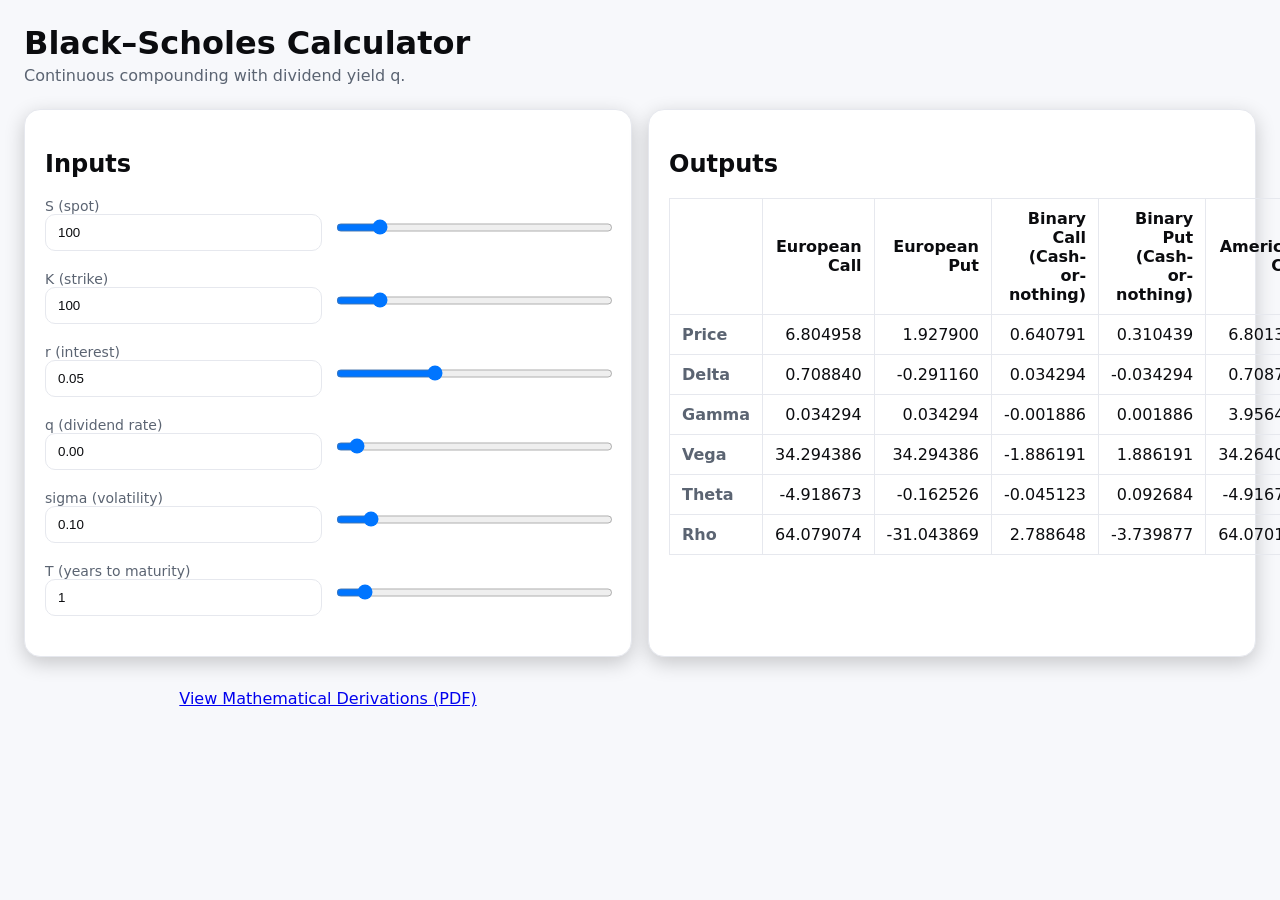
==== docs/index.html @ 8c6ff674 "moved files" ====
<!doctype html>
<html lang="en">
<head>
  <meta charset="utf-8" />
  <meta name="viewport" content="width=device-width,initial-scale=1" />
  <title>Black–Scholes</title>
  <link rel="stylesheet" href="style.css" />
</head>
<body>
  <header>
    <h1>Black–Scholes Calculator</h1>
    <p>Continuous compounding with dividend yield q.</p>
  </header>

  <main class="grid">
    <section class="card">
      <h2>Inputs</h2>

      <div class="row">
        <label>S (spot)
          <input id="S_num" type="number" value="100" step="0.01">
        </label>
        <input id="S_rng" type="range" min="1" max="1000" value="100" step="1">
      </div>

      <div class="row">
        <label>K (strike)
          <input id="K_num" type="number" value="100" step="0.01">
        </label>
        <input id="K_rng" type="range" min="1" max="1000" value="100" step="1">
      </div>

      <div class="row">
        <label>r (interest)
          <input id="r_num" type="number" value="0.05" step="0.0001">
        </label>
        <input id="r_rng" type="range" min="-0.05" max="0.25" value="0.05" step="0.0001">
      </div>

      <div class="row">
        <label>q (dividend rate)
          <input id="q_num" type="number" value="0.00" step="0.0001">
        </label>
        <input id="q_rng" type="range" min="0.00" max="0.15" value="0.00" step="0.0001">
      </div>

      <div class="row">
        <label>sigma (volatility)
          <input id="sigma_num" type="number" value="0.10" step="0.0001">
        </label>
        <input id="sigma_rng" type="range" min="0.01" max="1.50" value="0.20" step="0.0001">
      </div>

      <div class="row">
        <label>T (years to maturity)
          <input id="T_num" type="number" value="1" step="0.01">
        </label>
        <input id="T_rng" type="range" min="0.01" max="30.00" value="1" step="0.01">
      </div>
    </section>

    <!-- Outputs -->
<section class="card">
  <h2>Outputs</h2>
  <table class="outputs">
    <thead>
      <tr>
        <th></th>
        <th>European Call</th>
        <th>European Put</th>
        <th>Binary Call (Cash-or-nothing)</th>
        <th>Binary Put (Cash-or-nothing)</th>
        <th>American Call</th>
        <th>American Put</th>
      </tr>
    </thead>
    <tbody>
      <tr>
        <td>Price</td>
        <td id="call_price">Loading…</td>
        <td id="put_price">Loading…</td>
        <td id="binC_price">—</td>
        <td id="binP_price">—</td>
        <td id="amC_price">—</td>
        <td id="amP_price">—</td>
      </tr>
      <tr>
        <td>Delta</td>
        <td id="call_delta">—</td>
        <td id="put_delta">—</td>
        <td id="binC_delta">—</td>
        <td id="binP_delta">—</td>
        <td id="amC_delta">—</td>
        <td id="amP_delta">—</td>
      </tr>
      <tr>
        <td>Gamma</td>
        <td id="call_gamma">—</td>
        <td id="put_gamma">—</td>
        <td id="binC_gamma">—</td>
        <td id="binP_gamma">—</td>
        <td id="amC_gamma">—</td>
        <td id="amP_gamma">—</td>
      </tr>
      <tr>
        <td>Vega</td>
        <td id="call_vega">—</td>
        <td id="put_vega">—</td>
        <td id="binC_vega">—</td>
        <td id="binP_vega">—</td>
        <td id="amC_vega">—</td>
        <td id="amP_vega">—</td>
      </tr>
      <tr>
        <td>Theta</td>
        <td id="call_theta">—</td>
        <td id="put_theta">—</td>
        <td id="binC_theta">—</td>
        <td id="binP_theta">—</td>
        <td id="amC_theta">—</td>
        <td id="amP_theta">—</td>
      </tr>
      <tr>
        <td>Rho</td>
        <td id="call_rho">—</td>
        <td id="put_rho">—</td>
        <td id="binC_rho">—</td>
        <td id="binP_rho">—</td>
        <td id="amC_rho">—</td>
        <td id="amP_rho">—</td>
      </tr>
    </tbody>
  </table>
</section>
<p style="text-align:center; margin-top:1rem;">
  <a href="math/math.pdf" target="_blank" rel="noopener">View Mathematical Derivations (PDF)</a>
</p>

</main>
  <script src="options.js"></script>
  <script src="app.js"></script>
</body>
</html>
---- docs/style.css ----
:root{
  --bg:#0b0c0f; --fg:#e7e9ee; --card:#141720; --muted:#9aa3b2; --border:#212633; --accent:#5aa7ff;
}
@media (prefers-color-scheme: light){
  :root{ --bg:#f7f8fb; --fg:#0b0c0f; --card:#ffffff; --muted:#5b6472; --border:#e6e8ee; --accent:#2b6cff; }
}
*{box-sizing:border-box}
body{margin:0; font-family:system-ui, Segoe UI, Roboto, Arial, sans-serif; background:var(--bg); color:var(--fg);}
header{padding:24px 24px 0}
h1{margin:0 0 4px}
p{margin:0; color:var(--muted)}
.grid{display:grid; gap:16px; padding:24px; grid-template-columns:repeat(auto-fit,minmax(420px,1fr))}
.card{background:var(--card); border:1px solid var(--border); border-radius:16px; padding:20px; box-shadow:0 6px 20px rgb(0 0 0 / 20%)}
label{display:block; font-size:14px; color:var(--muted); margin-bottom:6px}
input, select{width:100%; padding:10px 12px; border-radius:10px; border:1px solid var(--border); background:transparent; color:var(--fg)}
.row{display:grid; grid-template-columns:1fr 1fr; gap:12px; margin:14px 0}

/* outputs table */
.outputs{width:100%; border-collapse:collapse; margin-top:12px}
.outputs th,.outputs td{border:1px solid var(--border); padding:10px 12px; text-align:right}
.outputs th:first-child,.outputs td:first-child{ text-align:left; font-weight:600; color:var(--muted) }
.outputs thead th{background:rgba(255,255,255,0.04)}
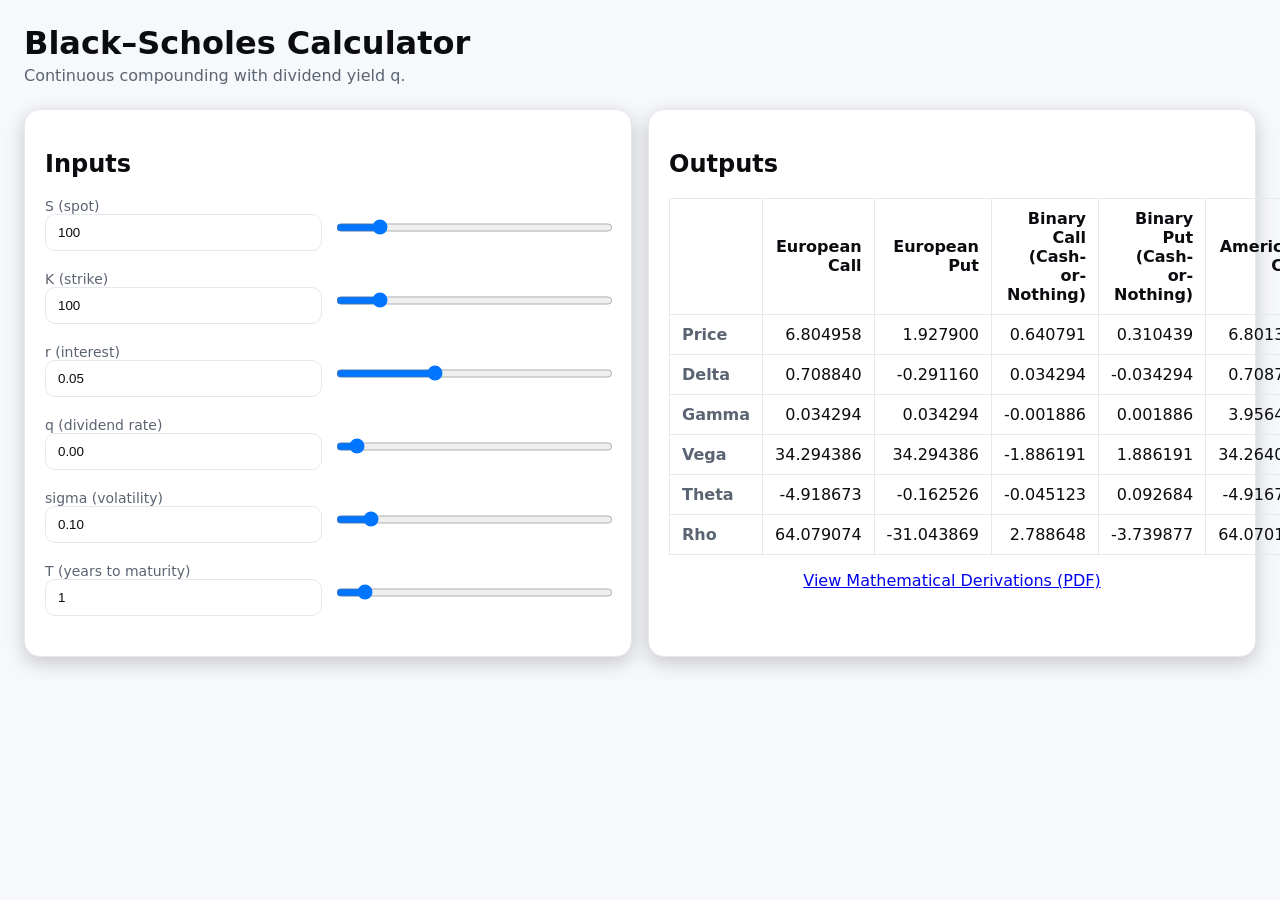
==== commit 0b1f7c8b: "Update index.html" ====
--- a/docs/index.html
+++ b/docs/index.html
@@ -11,7 +11,6 @@
     <h1>Black–Scholes Calculator</h1>
     <p>Continuous compounding with dividend yield q.</p>
   </header>
-
   <main class="grid">
     <section class="card">
       <h2>Inputs</h2>
@@ -58,85 +57,84 @@
         <input id="T_rng" type="range" min="0.01" max="30.00" value="1" step="0.01">
       </div>
     </section>
-
-    <!-- Outputs -->
-<section class="card">
-  <h2>Outputs</h2>
-  <table class="outputs">
-    <thead>
-      <tr>
-        <th></th>
-        <th>European Call</th>
-        <th>European Put</th>
-        <th>Binary Call (Cash-or-nothing)</th>
-        <th>Binary Put (Cash-or-nothing)</th>
-        <th>American Call</th>
-        <th>American Put</th>
-      </tr>
-    </thead>
-    <tbody>
-      <tr>
-        <td>Price</td>
-        <td id="call_price">Loading…</td>
-        <td id="put_price">Loading…</td>
-        <td id="binC_price">—</td>
-        <td id="binP_price">—</td>
-        <td id="amC_price">—</td>
-        <td id="amP_price">—</td>
-      </tr>
-      <tr>
-        <td>Delta</td>
-        <td id="call_delta">—</td>
-        <td id="put_delta">—</td>
-        <td id="binC_delta">—</td>
-        <td id="binP_delta">—</td>
-        <td id="amC_delta">—</td>
-        <td id="amP_delta">—</td>
-      </tr>
-      <tr>
-        <td>Gamma</td>
-        <td id="call_gamma">—</td>
-        <td id="put_gamma">—</td>
-        <td id="binC_gamma">—</td>
-        <td id="binP_gamma">—</td>
-        <td id="amC_gamma">—</td>
-        <td id="amP_gamma">—</td>
-      </tr>
-      <tr>
-        <td>Vega</td>
-        <td id="call_vega">—</td>
-        <td id="put_vega">—</td>
-        <td id="binC_vega">—</td>
-        <td id="binP_vega">—</td>
-        <td id="amC_vega">—</td>
-        <td id="amP_vega">—</td>
-      </tr>
-      <tr>
-        <td>Theta</td>
-        <td id="call_theta">—</td>
-        <td id="put_theta">—</td>
-        <td id="binC_theta">—</td>
-        <td id="binP_theta">—</td>
-        <td id="amC_theta">—</td>
-        <td id="amP_theta">—</td>
-      </tr>
-      <tr>
-        <td>Rho</td>
-        <td id="call_rho">—</td>
-        <td id="put_rho">—</td>
-        <td id="binC_rho">—</td>
-        <td id="binP_rho">—</td>
-        <td id="amC_rho">—</td>
-        <td id="amP_rho">—</td>
-      </tr>
-    </tbody>
-  </table>
-</section>
-<p style="text-align:center; margin-top:1rem;">
-  <a href="math/math.pdf" target="_blank" rel="noopener">View Mathematical Derivations (PDF)</a>
-</p>
-
-</main>
+    <section class="card">
+      <h2>Outputs</h2>
+      <table class="outputs">
+        <thead>
+          <tr>
+            <th></th>
+            <th>European Call</th>
+            <th>European Put</th>
+            <th>Binary Call (Cash-or-Nothing)</th>
+            <th>Binary Put (Cash-or-Nothing)</th>
+            <th>American Call</th>
+            <th>American Put</th>
+          </tr>
+        </thead>
+        <tbody>
+          <tr>
+            <td>Price</td>
+            <td id="call_price">Loading…</td>
+            <td id="put_price">Loading…</td>
+            <td id="binC_price">—</td>
+            <td id="binP_price">—</td>
+            <td id="amC_price">—</td>
+            <td id="amP_price">—</td>
+          </tr>
+          <tr>
+            <td>Delta</td>
+            <td id="call_delta">—</td>
+            <td id="put_delta">—</td>
+            <td id="binC_delta">—</td>
+            <td id="binP_delta">—</td>
+            <td id="amC_delta">—</td>
+            <td id="amP_delta">—</td>
+          </tr>
+          <tr>
+            <td>Gamma</td>
+            <td id="call_gamma">—</td>
+            <td id="put_gamma">—</td>
+            <td id="binC_gamma">—</td>
+            <td id="binP_gamma">—</td>
+            <td id="amC_gamma">—</td>
+            <td id="amP_gamma">—</td>
+          </tr>
+          <tr>
+            <td>Vega</td>
+            <td id="call_vega">—</td>
+            <td id="put_vega">—</td>
+            <td id="binC_vega">—</td>
+            <td id="binP_vega">—</td>
+            <td id="amC_vega">—</td>
+            <td id="amP_vega">—</td>
+          </tr>
+          <tr>
+            <td>Theta</td>
+            <td id="call_theta">—</td>
+            <td id="put_theta">—</td>
+            <td id="binC_theta">—</td>
+            <td id="binP_theta">—</td>
+            <td id="amC_theta">—</td>
+            <td id="amP_theta">—</td>
+          </tr>
+          <tr>
+            <td>Rho</td>
+            <td id="call_rho">—</td>
+            <td id="put_rho">—</td>
+            <td id="binC_rho">—</td>
+            <td id="binP_rho">—</td>
+            <td id="amC_rho">—</td>
+            <td id="amP_rho">—</td>
+          </tr>
+        </tbody>
+      </table>
+      <p style="text-align:center; margin-top:1rem;">
+        <a href="math.pdf" target="_blank" rel="noopener noreferrer">
+           View Mathematical Derivations (PDF)
+        </a>
+      </p>
+    </section>
+  </main>
   <script src="options.js"></script>
   <script src="app.js"></script>
 </body>
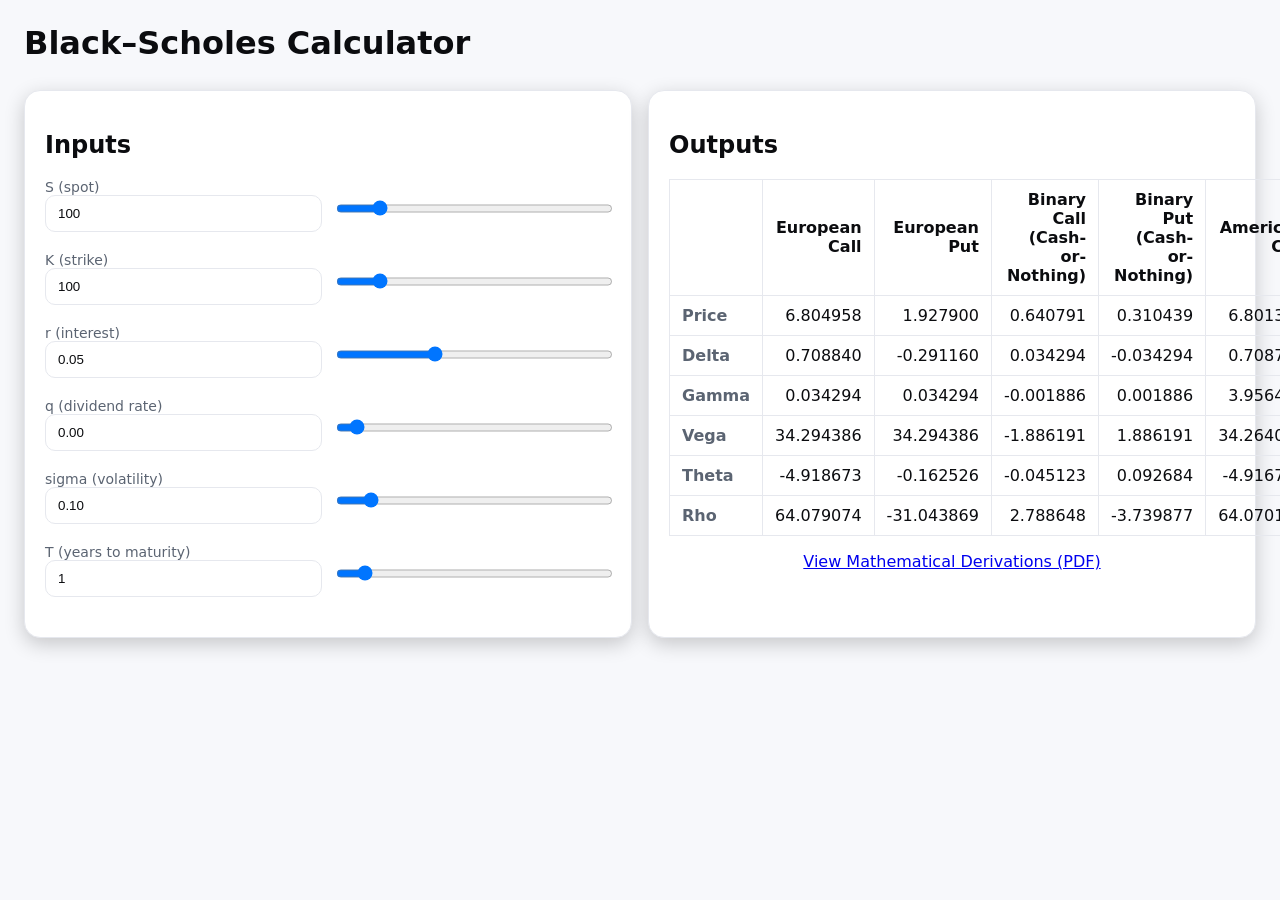
==== commit 014491cf: "Update index.html" ====
--- a/docs/index.html
+++ b/docs/index.html
@@ -9,7 +9,6 @@
 <body>
   <header>
     <h1>Black–Scholes Calculator</h1>
-    <p>Continuous compounding with dividend yield q.</p>
   </header>
   <main class="grid">
     <section class="card">
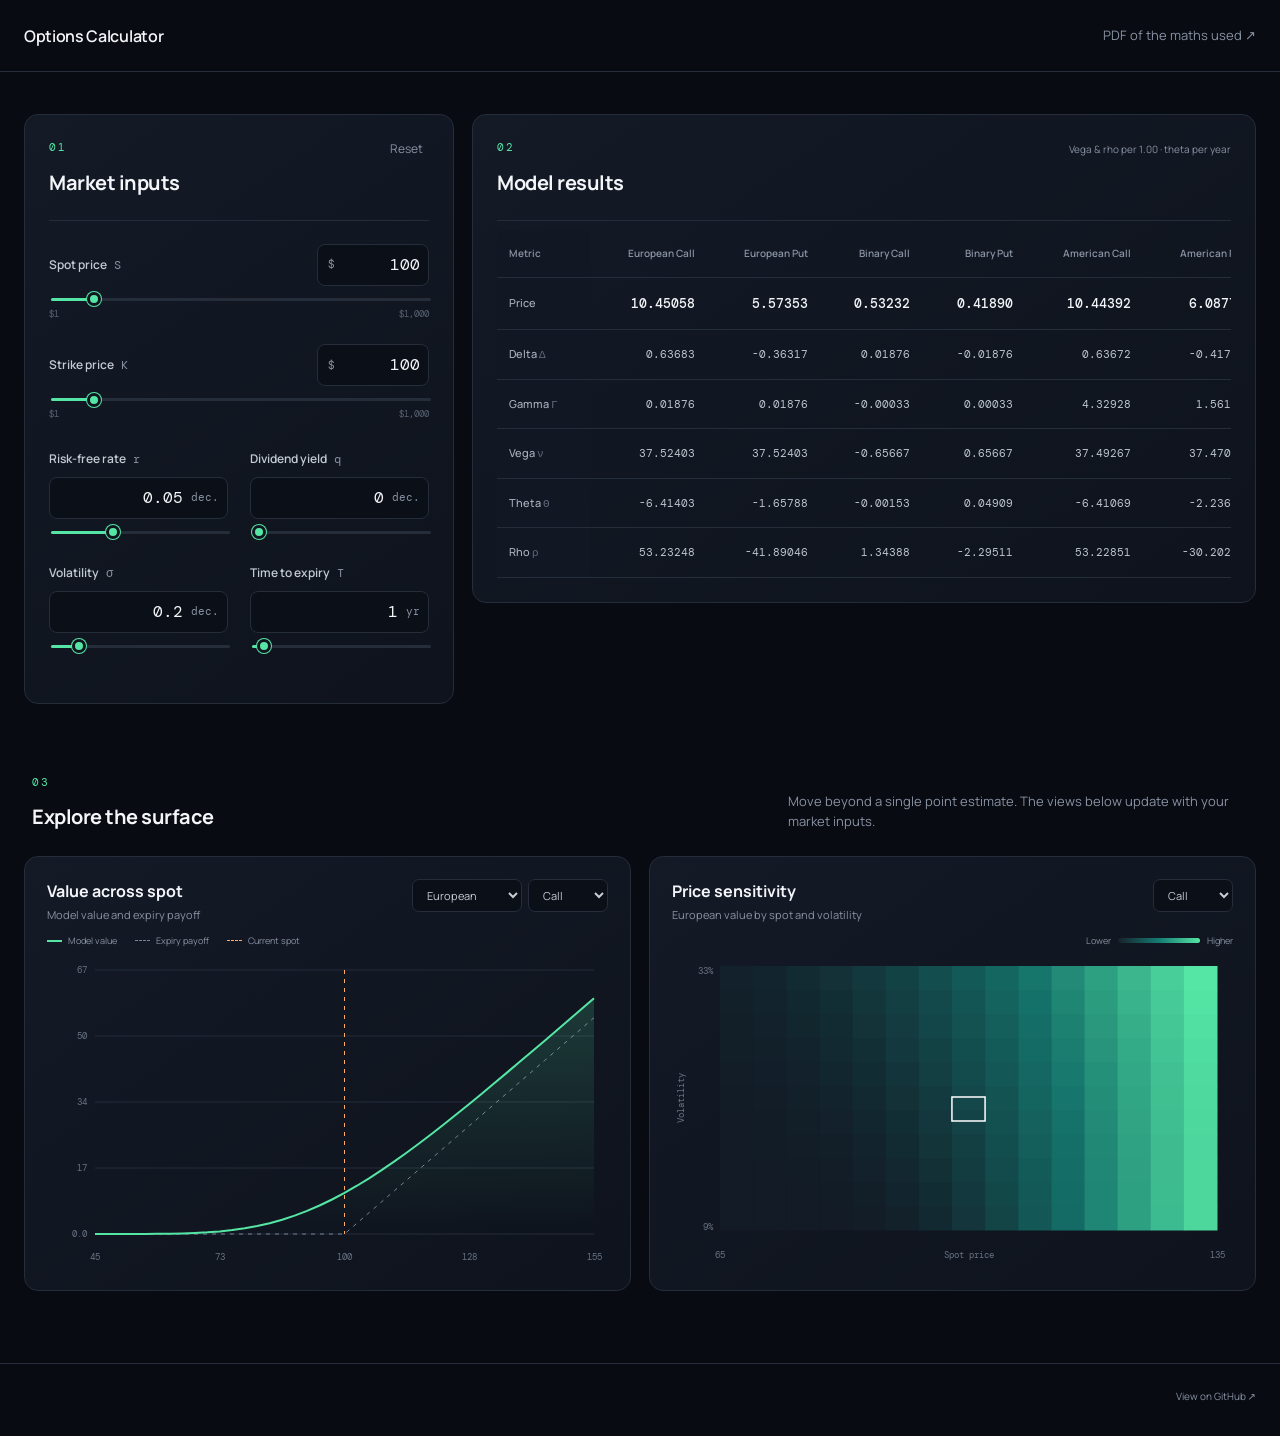
==== commit 3017d22d: "Improve option models and calculator UI" ====
--- a/docs/index.html
+++ b/docs/index.html
@@ -1,139 +1,98 @@
 <!doctype html>
 <html lang="en">
 <head>
-  <meta charset="utf-8" />
-  <meta name="viewport" content="width=device-width,initial-scale=1" />
-  <title>Black–Scholes</title>
-  <link rel="stylesheet" href="style.css" />
+  <meta charset="utf-8">
+  <meta name="viewport" content="width=device-width, initial-scale=1">
+  <meta name="description" content="Interactive option pricing and Greeks calculator">
+  <title>Option Lab — Pricing & Greeks</title>
+  <link rel="stylesheet" href="style.css">
 </head>
 <body>
-  <header>
-    <h1>Black–Scholes Calculator</h1>
+  <header class="site-header">
+    <a class="brand" href="#">Options Calculator</a>
+    <a class="math-link" href="math.pdf" target="_blank" rel="noopener noreferrer">PDF of the maths used <span>↗</span></a>
   </header>
-  <main class="grid">
-    <section class="card">
-      <h2>Inputs</h2>
 
-      <div class="row">
-        <label>S (spot)
-          <input id="S_num" type="number" value="100" step="0.01">
-        </label>
-        <input id="S_rng" type="range" min="1" max="1000" value="100" step="1">
-      </div>
+  <main>
+    <section class="workspace">
+      <aside class="panel inputs-panel">
+        <div class="panel-heading">
+          <div><p class="section-number">01</p><h2>Market inputs</h2></div>
+          <button id="reset_btn" class="text-button" type="button">Reset</button>
+        </div>
 
-      <div class="row">
-        <label>K (strike)
-          <input id="K_num" type="number" value="100" step="0.01">
-        </label>
-        <input id="K_rng" type="range" min="1" max="1000" value="100" step="1">
-      </div>
+        <div class="control">
+          <div class="control-head"><label for="S_num">Spot price <span>S</span></label><div class="number-wrap"><span>$</span><input id="S_num" type="number" value="100" step="1" aria-label="Spot price"></div></div>
+          <input id="S_rng" type="range" min="1" max="1000" value="100" step="1">
+          <div class="range-labels"><span>$1</span><span>$1,000</span></div>
+        </div>
 
-      <div class="row">
-        <label>r (interest)
-          <input id="r_num" type="number" value="0.05" step="0.0001">
-        </label>
-        <input id="r_rng" type="range" min="-0.05" max="0.25" value="0.05" step="0.0001">
-      </div>
+        <div class="control">
+          <div class="control-head"><label for="K_num">Strike price <span>K</span></label><div class="number-wrap"><span>$</span><input id="K_num" type="number" value="100" step="1" aria-label="Strike price"></div></div>
+          <input id="K_rng" type="range" min="1" max="1000" value="100" step="1">
+          <div class="range-labels"><span>$1</span><span>$1,000</span></div>
+        </div>
 
-      <div class="row">
-        <label>q (dividend rate)
-          <input id="q_num" type="number" value="0.00" step="0.0001">
-        </label>
-        <input id="q_rng" type="range" min="0.00" max="0.15" value="0.00" step="0.0001">
-      </div>
+        <div class="control-grid">
+          <div class="control compact">
+            <div class="control-head"><label for="r_num">Risk-free rate <span>r</span></label><div class="number-wrap suffix"><input id="r_num" type="number" value="0.05" step="0.0001"><span>dec.</span></div></div>
+            <input id="r_rng" type="range" min="-0.05" max="0.25" value="0.05" step="0.0001">
+          </div>
+          <div class="control compact">
+            <div class="control-head"><label for="q_num">Dividend yield <span>q</span></label><div class="number-wrap suffix"><input id="q_num" type="number" value="0" step="0.0001"><span>dec.</span></div></div>
+            <input id="q_rng" type="range" min="0" max="0.15" value="0" step="0.0001">
+          </div>
+          <div class="control compact">
+            <div class="control-head"><label for="sigma_num">Volatility <span>σ</span></label><div class="number-wrap suffix"><input id="sigma_num" type="number" value="0.2" step="0.0001"><span>dec.</span></div></div>
+            <input id="sigma_rng" type="range" min="0.01" max="1.5" value="0.2" step="0.0001">
+          </div>
+          <div class="control compact">
+            <div class="control-head"><label for="T_num">Time to expiry <span>T</span></label><div class="number-wrap suffix"><input id="T_num" type="number" value="1" step="0.01"><span>yr</span></div></div>
+            <input id="T_rng" type="range" min="0.01" max="30" value="1" step="0.01">
+          </div>
+        </div>
+        <p id="input_error" class="input-error" role="alert"></p>
+      </aside>
 
-      <div class="row">
-        <label>sigma (volatility)
-          <input id="sigma_num" type="number" value="0.10" step="0.0001">
-        </label>
-        <input id="sigma_rng" type="range" min="0.01" max="1.50" value="0.20" step="0.0001">
-      </div>
+      <section class="panel results-panel">
+        <div class="panel-heading">
+          <div><p class="section-number">02</p><h2>Model results</h2></div>
+          <p class="units-note">Vega & rho per 1.00 · theta per year</p>
+        </div>
+        <div class="table-wrap">
+          <table class="outputs">
+            <thead><tr><th>Metric</th><th>European Call</th><th>European Put</th><th>Binary Call</th><th>Binary Put</th><th>American Call</th><th>American Put</th></tr></thead>
+            <tbody>
+              <tr class="price-row"><th>Price</th><td id="call_price">—</td><td id="put_price">—</td><td id="binC_price">—</td><td id="binP_price">—</td><td id="amC_price">—</td><td id="amP_price">—</td></tr>
+              <tr><th>Delta <span>Δ</span></th><td id="call_delta">—</td><td id="put_delta">—</td><td id="binC_delta">—</td><td id="binP_delta">—</td><td id="amC_delta">—</td><td id="amP_delta">—</td></tr>
+              <tr><th>Gamma <span>Γ</span></th><td id="call_gamma">—</td><td id="put_gamma">—</td><td id="binC_gamma">—</td><td id="binP_gamma">—</td><td id="amC_gamma">—</td><td id="amP_gamma">—</td></tr>
+              <tr><th>Vega <span>ν</span></th><td id="call_vega">—</td><td id="put_vega">—</td><td id="binC_vega">—</td><td id="binP_vega">—</td><td id="amC_vega">—</td><td id="amP_vega">—</td></tr>
+              <tr><th>Theta <span>Θ</span></th><td id="call_theta">—</td><td id="put_theta">—</td><td id="binC_theta">—</td><td id="binP_theta">—</td><td id="amC_theta">—</td><td id="amP_theta">—</td></tr>
+              <tr><th>Rho <span>ρ</span></th><td id="call_rho">—</td><td id="put_rho">—</td><td id="binC_rho">—</td><td id="binP_rho">—</td><td id="amC_rho">—</td><td id="amP_rho">—</td></tr>
+            </tbody>
+          </table>
+        </div>
+      </section>
+    </section>
 
-      <div class="row">
-        <label>T (years to maturity)
-          <input id="T_num" type="number" value="1" step="0.01">
-        </label>
-        <input id="T_rng" type="range" min="0.01" max="30.00" value="1" step="0.01">
+    <section class="visuals-section">
+      <div class="section-intro"><div><p class="section-number">03</p><h2>Explore the surface</h2></div><p>Move beyond a single point estimate. The views below update with your market inputs.</p></div>
+      <div class="visual-grid">
+        <article class="panel visual-card">
+          <div class="visual-head"><div><h3>Value across spot</h3><p>Model value and expiry payoff</p></div><div class="select-group"><select id="curve_model" aria-label="Curve model"><option value="european">European</option><option value="american">American</option></select><select id="curve_type" aria-label="Option type"><option value="call">Call</option><option value="put">Put</option></select></div></div>
+          <div class="chart-legend"><span><i class="line-value"></i>Model value</span><span><i class="line-payoff"></i>Expiry payoff</span><span><i class="line-spot"></i>Current spot</span></div>
+          <div class="canvas-wrap"><canvas id="value_chart" aria-label="Option value across spot prices"></canvas></div>
+        </article>
+        <article class="panel visual-card">
+          <div class="visual-head"><div><h3>Price sensitivity</h3><p>European value by spot and volatility</p></div><select id="heatmap_type" aria-label="Heatmap option type"><option value="call">Call</option><option value="put">Put</option></select></div>
+          <div class="heatmap-scale"><span>Lower</span><i></i><span>Higher</span></div>
+          <div class="canvas-wrap"><canvas id="price_heatmap" aria-label="Option price heatmap"></canvas></div>
+        </article>
       </div>
     </section>
-    <section class="card">
-      <h2>Outputs</h2>
-      <table class="outputs">
-        <thead>
-          <tr>
-            <th></th>
-            <th>European Call</th>
-            <th>European Put</th>
-            <th>Binary Call (Cash-or-Nothing)</th>
-            <th>Binary Put (Cash-or-Nothing)</th>
-            <th>American Call</th>
-            <th>American Put</th>
-          </tr>
-        </thead>
-        <tbody>
-          <tr>
-            <td>Price</td>
-            <td id="call_price">Loading…</td>
-            <td id="put_price">Loading…</td>
-            <td id="binC_price">—</td>
-            <td id="binP_price">—</td>
-            <td id="amC_price">—</td>
-            <td id="amP_price">—</td>
-          </tr>
-          <tr>
-            <td>Delta</td>
-            <td id="call_delta">—</td>
-            <td id="put_delta">—</td>
-            <td id="binC_delta">—</td>
-            <td id="binP_delta">—</td>
-            <td id="amC_delta">—</td>
-            <td id="amP_delta">—</td>
-          </tr>
-          <tr>
-            <td>Gamma</td>
-            <td id="call_gamma">—</td>
-            <td id="put_gamma">—</td>
-            <td id="binC_gamma">—</td>
-            <td id="binP_gamma">—</td>
-            <td id="amC_gamma">—</td>
-            <td id="amP_gamma">—</td>
-          </tr>
-          <tr>
-            <td>Vega</td>
-            <td id="call_vega">—</td>
-            <td id="put_vega">—</td>
-            <td id="binC_vega">—</td>
-            <td id="binP_vega">—</td>
-            <td id="amC_vega">—</td>
-            <td id="amP_vega">—</td>
-          </tr>
-          <tr>
-            <td>Theta</td>
-            <td id="call_theta">—</td>
-            <td id="put_theta">—</td>
-            <td id="binC_theta">—</td>
-            <td id="binP_theta">—</td>
-            <td id="amC_theta">—</td>
-            <td id="amP_theta">—</td>
-          </tr>
-          <tr>
-            <td>Rho</td>
-            <td id="call_rho">—</td>
-            <td id="put_rho">—</td>
-            <td id="binC_rho">—</td>
-            <td id="binP_rho">—</td>
-            <td id="amC_rho">—</td>
-            <td id="amP_rho">—</td>
-          </tr>
-        </tbody>
-      </table>
-      <p style="text-align:center; margin-top:1rem;">
-        <a href="math.pdf" target="_blank" rel="noopener noreferrer">
-           View Mathematical Derivations (PDF)
-        </a>
-      </p>
-    </section>
   </main>
+
+  <footer><a href="https://github.com/Pheneas123/simple-options-pricing-calculator" target="_blank" rel="noopener noreferrer">View on GitHub ↗</a></footer>
   <script src="options.js"></script>
   <script src="app.js"></script>
 </body>
--- a/docs/style.css
+++ b/docs/style.css
@@ -1,22 +1,96 @@
-:root{
-  --bg:#0b0c0f; --fg:#e7e9ee; --card:#141720; --muted:#9aa3b2; --border:#212633; --accent:#5aa7ff;
+@import url('https://fonts.googleapis.com/css2?family=DM+Mono:wght@400;500&family=Manrope:wght@400;500;600;700&display=swap');
+
+:root {
+  --bg: #080b12;
+  --panel: #10151f;
+  --panel-raised: #141a26;
+  --text: #f3f5f8;
+  --muted: #8992a3;
+  --border: #252d3a;
+  --accent: #55e6a5;
+  --blue: #61a8ff;
+  --purple: #a987ff;
+  --orange: #ffad66;
+  color-scheme: dark;
 }
-@media (prefers-color-scheme: light){
-  :root{ --bg:#f7f8fb; --fg:#0b0c0f; --card:#ffffff; --muted:#5b6472; --border:#e6e8ee; --accent:#2b6cff; }
-}
-*{box-sizing:border-box}
-body{margin:0; font-family:system-ui, Segoe UI, Roboto, Arial, sans-serif; background:var(--bg); color:var(--fg);}
-header{padding:24px 24px 0}
-h1{margin:0 0 4px}
-p{margin:0; color:var(--muted)}
-.grid{display:grid; gap:16px; padding:24px; grid-template-columns:repeat(auto-fit,minmax(420px,1fr))}
-.card{background:var(--card); border:1px solid var(--border); border-radius:16px; padding:20px; box-shadow:0 6px 20px rgb(0 0 0 / 20%)}
-label{display:block; font-size:14px; color:var(--muted); margin-bottom:6px}
-input, select{width:100%; padding:10px 12px; border-radius:10px; border:1px solid var(--border); background:transparent; color:var(--fg)}
-.row{display:grid; grid-template-columns:1fr 1fr; gap:12px; margin:14px 0}
 
-/* outputs table */
-.outputs{width:100%; border-collapse:collapse; margin-top:12px}
-.outputs th,.outputs td{border:1px solid var(--border); padding:10px 12px; text-align:right}
-.outputs th:first-child,.outputs td:first-child{ text-align:left; font-weight:600; color:var(--muted) }
-.outputs thead th{background:rgba(255,255,255,0.04)}
+* { box-sizing: border-box; }
+html { scroll-behavior: smooth; }
+body { margin: 0; background: var(--bg); color: var(--text); font-family: Manrope, system-ui, sans-serif; line-height: 1.5; }
+button, input, select { font: inherit; }
+a { color: inherit; }
+
+.site-header { position: relative; z-index: 2; height: 72px; padding: 0 max(24px, calc((100vw - 1440px) / 2)); display: flex; align-items: center; border-bottom: 1px solid var(--border); }
+.brand { font-size: 16px; font-weight: 600; text-decoration: none; letter-spacing: -.02em; }
+.math-link { margin-left: auto; color: var(--muted); text-decoration: none; font-size: 13px; }
+.math-link:hover { color: var(--accent); }
+
+main { position: relative; z-index: 1; max-width: 1440px; margin: auto; padding: 42px 24px 72px; }
+.section-number { margin: 0 0 12px; color: var(--accent); font-family: "DM Mono", monospace; font-size: 11px; text-transform: uppercase; letter-spacing: .14em; }
+
+.workspace { display: grid; grid-template-columns: minmax(330px, 430px) minmax(0, 1fr); gap: 18px; align-items: start; }
+.workspace > *, .visual-grid > * { min-width: 0; }
+.panel { background: linear-gradient(145deg, rgba(20,26,38,.98), rgba(14,19,29,.98)); border: 1px solid var(--border); border-radius: 14px; }
+.inputs-panel, .results-panel { padding: 24px; }
+.panel-heading, .visual-head, .section-intro { display: flex; align-items: flex-start; justify-content: space-between; gap: 20px; }
+.panel-heading { padding-bottom: 22px; border-bottom: 1px solid var(--border); }
+h2, h3, p { margin-top: 0; }
+h2 { margin-bottom: 0; font-size: 20px; letter-spacing: -.025em; }
+h3 { margin-bottom: 4px; font-size: 16px; }
+.text-button { border: 0; background: transparent; color: var(--muted); cursor: pointer; font-size: 12px; }
+.text-button:hover { color: var(--accent); }
+.units-note { max-width: 190px; margin: 3px 0 0; color: var(--muted); font-size: 10px; text-align: right; }
+
+.control { padding-top: 23px; }
+.control-head { display: flex; align-items: center; justify-content: space-between; gap: 12px; margin-bottom: 12px; }
+label { color: #c4cad3; font-size: 12px; font-weight: 600; }
+label > span { margin-left: 5px; color: var(--muted); font-family: "DM Mono", monospace; font-weight: 400; }
+.number-wrap { width: 112px; display: flex; align-items: center; border: 1px solid var(--border); border-radius: 8px; background: #0b0f17; overflow: hidden; }
+.number-wrap:focus-within { border-color: var(--accent); box-shadow: 0 0 0 2px rgba(85,230,165,.08); }
+.number-wrap span { padding-left: 10px; color: var(--muted); font-family: "DM Mono", monospace; font-size: 11px; }
+.number-wrap input { min-width: 0; width: 100%; padding: 8px 8px 8px 4px; border: 0; outline: 0; background: transparent; color: var(--text); font-family: "DM Mono", monospace; text-align: right; }
+.number-wrap.suffix input { padding-left: 8px; }
+.number-wrap.suffix span { padding: 0 8px 0 0; }
+input[type="number"] { appearance: textfield; }
+input[type="number"]::-webkit-inner-spin-button { appearance: none; }
+input[type="range"] { width: 100%; height: 3px; display: block; appearance: none; border-radius: 10px; background: var(--border); accent-color: var(--accent); }
+input[type="range"]::-webkit-slider-thumb { width: 14px; height: 14px; appearance: none; border: 3px solid var(--panel); border-radius: 50%; background: var(--accent); box-shadow: 0 0 0 1px var(--accent); cursor: pointer; }
+.range-labels { display: flex; justify-content: space-between; margin-top: 7px; color: #596273; font-family: "DM Mono", monospace; font-size: 9px; }
+.control-grid { display: grid; grid-template-columns: 1fr 1fr; gap: 0 22px; }
+.compact .control-head { display: block; }
+.compact .number-wrap { width: 100%; margin-top: 8px; }
+.input-error { min-height: 18px; margin: 16px 0 -5px; color: #ff8994; font-size: 11px; }
+
+.table-wrap { width: 100%; max-width: 100%; overflow-x: auto; padding-top: 9px; }
+.outputs { width: 100%; min-width: 760px; border-collapse: collapse; font-family: "DM Mono", monospace; font-size: 11px; }
+.outputs th, .outputs td { padding: 16px 12px; border-bottom: 1px solid var(--border); text-align: right; white-space: nowrap; }
+.outputs thead th { color: var(--muted); font-family: Manrope, sans-serif; font-size: 10px; font-weight: 600; }
+.outputs th:first-child { position: sticky; left: 0; z-index: 1; background: #121823; text-align: left; }
+.outputs tbody th { color: #aab2bf; font-family: Manrope, sans-serif; font-size: 11px; font-weight: 500; }
+.outputs tbody th span { color: #606a7a; font-family: "DM Mono", monospace; }
+.outputs td { color: #bec5cf; }
+.outputs .price-row td { color: var(--text); font-size: 13px; font-weight: 500; }
+
+.visuals-section { padding-top: 70px; }
+.section-intro { align-items: end; margin: 0 8px 24px; }
+.section-intro > p { max-width: 460px; margin-bottom: 1px; color: var(--muted); font-size: 13px; }
+.visual-grid { display: grid; grid-template-columns: 1fr 1fr; gap: 18px; }
+.visual-card { min-width: 0; padding: 22px; }
+.visual-head p { margin-bottom: 0; color: var(--muted); font-size: 11px; }
+select { padding: 7px 28px 7px 10px; border: 1px solid var(--border); border-radius: 7px; outline: 0; background: #0b0f17; color: #c7cdd6; font-size: 11px; }
+select:focus { border-color: var(--accent); }
+.select-group { display: flex; gap: 6px; }
+.chart-legend { height: 34px; display: flex; align-items: center; gap: 18px; color: var(--muted); font-size: 9px; }
+.chart-legend span { display: flex; align-items: center; gap: 6px; }
+.chart-legend i { width: 15px; height: 2px; display: inline-block; }
+.line-value { background: var(--accent); }.line-payoff { border-top: 1px dashed #798395; }.line-spot { border-top: 1px dashed var(--orange); }
+.heatmap-scale { height: 34px; display: flex; justify-content: flex-end; align-items: center; gap: 7px; color: var(--muted); font-size: 9px; }
+.heatmap-scale i { width: 82px; height: 5px; border-radius: 5px; background: linear-gradient(90deg, #17212b, #147c73, #55e6a5); }
+.canvas-wrap { position: relative; height: 310px; }
+canvas { width: 100%; height: 100%; display: block; }
+
+footer { max-width: 1440px; margin: auto; padding: 25px 24px 32px; border-top: 1px solid var(--border); color: var(--muted); font-size: 10px; text-align: right; }
+footer a { text-decoration: none; } footer a:hover { color: var(--accent); }
+
+@media (max-width: 1000px) { .workspace { grid-template-columns: 1fr; }.visual-grid { grid-template-columns: 1fr; } }
+@media (max-width: 620px) { main { padding: 28px 14px 60px; }.site-header { padding-inline: 16px; }.math-link { font-size: 11px; }.math-link span { display: none; }.inputs-panel, .results-panel, .visual-card { padding: 18px; }.control-grid { grid-template-columns: 1fr; gap: 0; }.section-intro { display: block; }.section-intro > p { margin-top: 14px; }.visual-head { display: block; }.select-group, .visual-head > select { margin-top: 12px; }.canvas-wrap { height: 270px; } }
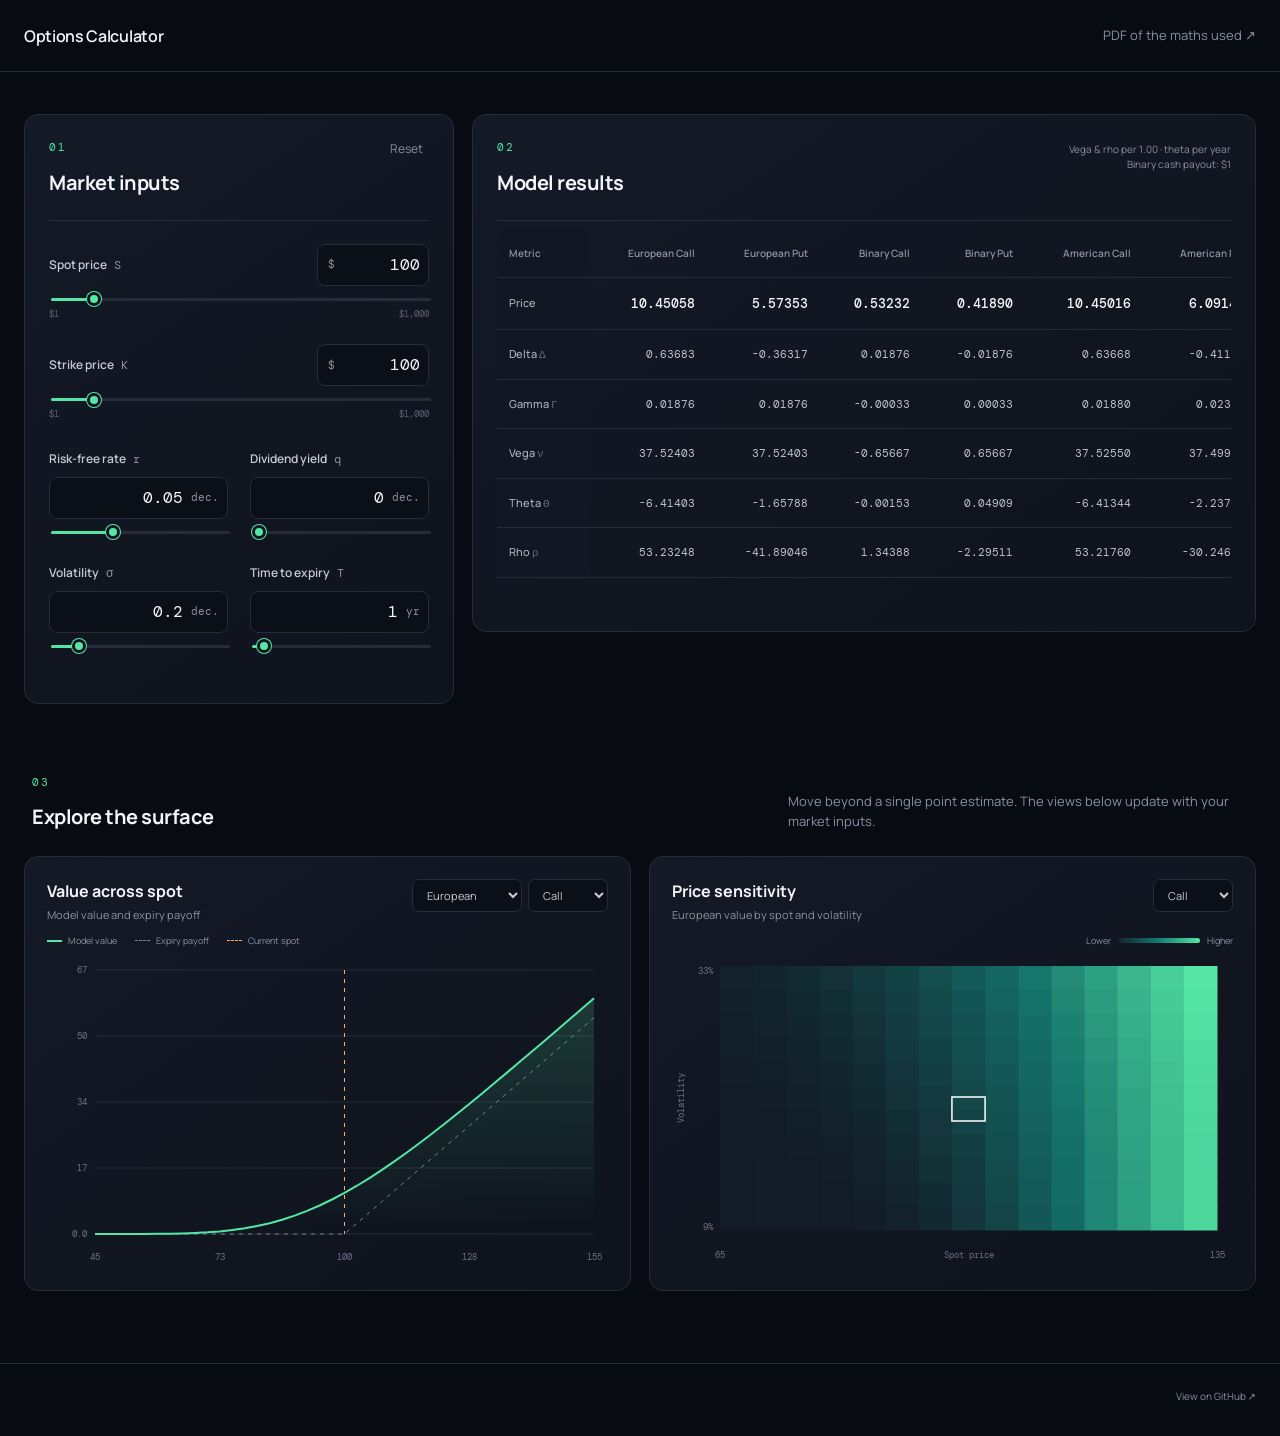
==== commit 8fdbe21b: "Fix American Greeks, maths derivations and browser consistency" ====
--- a/docs/index.html
+++ b/docs/index.html
@@ -4,7 +4,7 @@
   <meta charset="utf-8">
   <meta name="viewport" content="width=device-width, initial-scale=1">
   <meta name="description" content="Interactive option pricing and Greeks calculator">
-  <title>Option Lab — Pricing & Greeks</title>
+  <title>Options Calculator</title>
   <link rel="stylesheet" href="style.css">
 </head>
 <body>
@@ -57,7 +57,7 @@
       <section class="panel results-panel">
         <div class="panel-heading">
           <div><p class="section-number">02</p><h2>Model results</h2></div>
-          <p class="units-note">Vega & rho per 1.00 · theta per year</p>
+          <p class="units-note">Vega & rho per 1.00 · theta per year<br>Binary cash payout: $1</p>
         </div>
         <div class="table-wrap">
           <table class="outputs">
@@ -72,6 +72,7 @@
             </tbody>
           </table>
         </div>
+        <p id="model_error" class="input-error" role="status"></p>
       </section>
     </section>
 
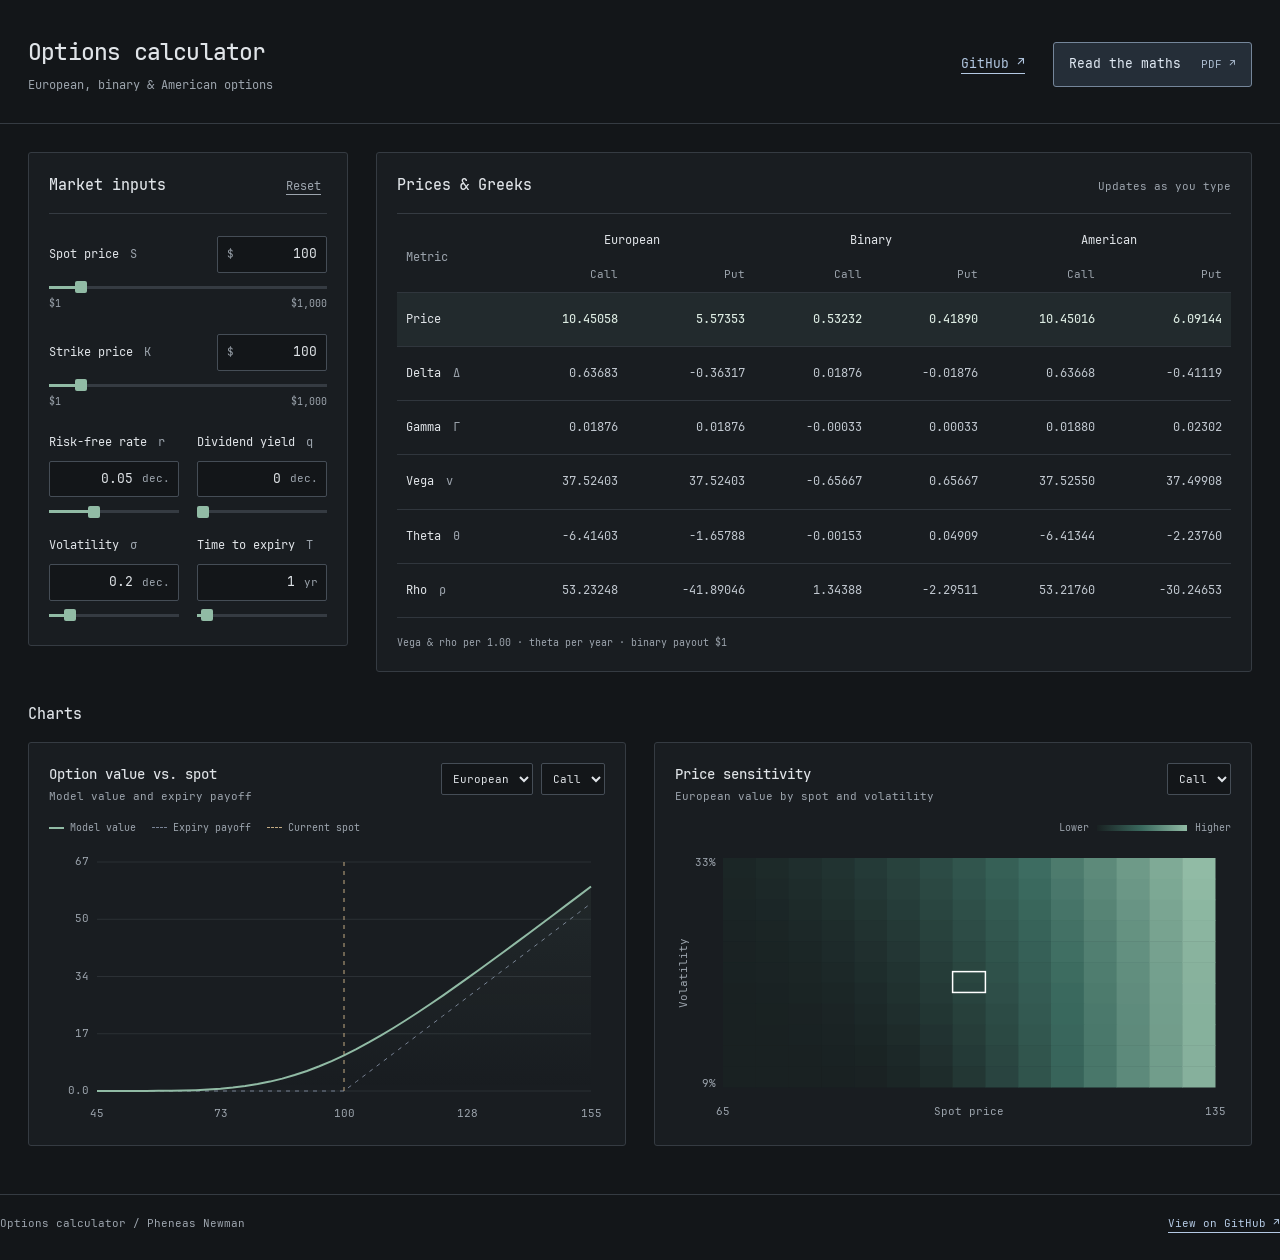
==== commit 3541f37f: "Updated design" ====
--- a/docs/index.html
+++ b/docs/index.html
@@ -9,15 +9,18 @@
 </head>
 <body>
   <header class="site-header">
-    <a class="brand" href="#">Options Calculator</a>
-    <a class="math-link" href="math.pdf" target="_blank" rel="noopener noreferrer">PDF of the maths used <span>↗</span></a>
+    <div><h1>Options calculator</h1><p>European, binary &amp; American options</p></div>
+    <nav aria-label="Project resources">
+      <a href="https://github.com/Pheneas123/simple-options-pricing-calculator" target="_blank" rel="noopener noreferrer">GitHub ↗</a>
+      <a class="math-link" href="math.pdf" target="_blank" rel="noopener noreferrer">Read the maths <span>PDF ↗</span></a>
+    </nav>
   </header>
 
   <main>
     <section class="workspace">
       <aside class="panel inputs-panel">
         <div class="panel-heading">
-          <div><p class="section-number">01</p><h2>Market inputs</h2></div>
+          <div><h2>Market inputs</h2></div>
           <button id="reset_btn" class="text-button" type="button">Reset</button>
         </div>
 
@@ -56,12 +59,15 @@
 
       <section class="panel results-panel">
         <div class="panel-heading">
-          <div><p class="section-number">02</p><h2>Model results</h2></div>
-          <p class="units-note">Vega & rho per 1.00 · theta per year<br>Binary cash payout: $1</p>
+          <div><h2>Prices &amp; Greeks</h2></div>
+          <p class="live-note">Updates as you type</p>
         </div>
         <div class="table-wrap">
           <table class="outputs">
-            <thead><tr><th>Metric</th><th>European Call</th><th>European Put</th><th>Binary Call</th><th>Binary Put</th><th>American Call</th><th>American Put</th></tr></thead>
+            <thead>
+              <tr class="model-groups"><th rowspan="2" scope="col">Metric</th><th colspan="2" scope="colgroup">European</th><th colspan="2" scope="colgroup">Binary</th><th colspan="2" scope="colgroup">American</th></tr>
+              <tr><th scope="col">Call</th><th scope="col">Put</th><th scope="col">Call</th><th scope="col">Put</th><th scope="col">Call</th><th scope="col">Put</th></tr>
+            </thead>
             <tbody>
               <tr class="price-row"><th>Price</th><td id="call_price">—</td><td id="put_price">—</td><td id="binC_price">—</td><td id="binP_price">—</td><td id="amC_price">—</td><td id="amP_price">—</td></tr>
               <tr><th>Delta <span>Δ</span></th><td id="call_delta">—</td><td id="put_delta">—</td><td id="binC_delta">—</td><td id="binP_delta">—</td><td id="amC_delta">—</td><td id="amP_delta">—</td></tr>
@@ -72,15 +78,16 @@
             </tbody>
           </table>
         </div>
+        <p class="units-note">Vega &amp; rho per 1.00 · theta per year · binary payout $1</p>
         <p id="model_error" class="input-error" role="status"></p>
       </section>
     </section>
 
     <section class="visuals-section">
-      <div class="section-intro"><div><p class="section-number">03</p><h2>Explore the surface</h2></div><p>Move beyond a single point estimate. The views below update with your market inputs.</p></div>
+      <div class="section-intro"><div><h2>Charts</h2></div><p></p></div>
       <div class="visual-grid">
         <article class="panel visual-card">
-          <div class="visual-head"><div><h3>Value across spot</h3><p>Model value and expiry payoff</p></div><div class="select-group"><select id="curve_model" aria-label="Curve model"><option value="european">European</option><option value="american">American</option></select><select id="curve_type" aria-label="Option type"><option value="call">Call</option><option value="put">Put</option></select></div></div>
+          <div class="visual-head"><div><h3>Option value vs. spot</h3><p>Model value and expiry payoff</p></div><div class="select-group"><select id="curve_model" aria-label="Curve model"><option value="european">European</option><option value="american">American</option></select><select id="curve_type" aria-label="Option type"><option value="call">Call</option><option value="put">Put</option></select></div></div>
           <div class="chart-legend"><span><i class="line-value"></i>Model value</span><span><i class="line-payoff"></i>Expiry payoff</span><span><i class="line-spot"></i>Current spot</span></div>
           <div class="canvas-wrap"><canvas id="value_chart" aria-label="Option value across spot prices"></canvas></div>
         </article>
@@ -93,7 +100,7 @@
     </section>
   </main>
 
-  <footer><a href="https://github.com/Pheneas123/simple-options-pricing-calculator" target="_blank" rel="noopener noreferrer">View on GitHub ↗</a></footer>
+  <footer><span>Options calculator / Pheneas Newman</span><a href="https://github.com/Pheneas123/simple-options-pricing-calculator" target="_blank" rel="noopener noreferrer">View on GitHub ↗</a></footer>
   <script src="options.js"></script>
   <script src="app.js"></script>
 </body>
--- a/docs/style.css
+++ b/docs/style.css
@@ -1,96 +1,87 @@
-@import url('https://fonts.googleapis.com/css2?family=DM+Mono:wght@400;500&family=Manrope:wght@400;500;600;700&display=swap');
-
-:root {
-  --bg: #080b12;
-  --panel: #10151f;
-  --panel-raised: #141a26;
-  --text: #f3f5f8;
-  --muted: #8992a3;
-  --border: #252d3a;
-  --accent: #55e6a5;
-  --blue: #61a8ff;
-  --purple: #a987ff;
-  --orange: #ffad66;
-  color-scheme: dark;
-}
-
+@font-face { font-family: 'JetBrains Mono'; src: url('fonts/JetBrainsMono-Regular.ttf'); font-weight: 400; font-display: swap; }
+@font-face { font-family: 'JetBrains Mono'; src: url('fonts/JetBrainsMono-Medium.ttf'); font-weight: 500 700; font-display: swap; }
+:root { color-scheme: dark; --bg: #131619; --panel: #191d21; --text: #e0e4e8; --muted: #9ca4ad; --border: #353b42; --accent: #91bba5; --orange: #c3ab83; }
 * { box-sizing: border-box; }
-html { scroll-behavior: smooth; }
-body { margin: 0; background: var(--bg); color: var(--text); font-family: Manrope, system-ui, sans-serif; line-height: 1.5; }
+body { margin: 0; background: var(--bg); color: var(--text); font: 13px/1.6 'JetBrains Mono', monospace; }
 button, input, select { font: inherit; }
-a { color: inherit; }
-
-.site-header { position: relative; z-index: 2; height: 72px; padding: 0 max(24px, calc((100vw - 1440px) / 2)); display: flex; align-items: center; border-bottom: 1px solid var(--border); }
-.brand { font-size: 16px; font-weight: 600; text-decoration: none; letter-spacing: -.02em; }
-.math-link { margin-left: auto; color: var(--muted); text-decoration: none; font-size: 13px; }
-.math-link:hover { color: var(--accent); }
-
-main { position: relative; z-index: 1; max-width: 1440px; margin: auto; padding: 42px 24px 72px; }
-.section-number { margin: 0 0 12px; color: var(--accent); font-family: "DM Mono", monospace; font-size: 11px; text-transform: uppercase; letter-spacing: .14em; }
-
-.workspace { display: grid; grid-template-columns: minmax(330px, 430px) minmax(0, 1fr); gap: 18px; align-items: start; }
+a { color: #b4c9e3; text-underline-offset: 5px; }
+a:hover { color: #fff; }
+:focus-visible { outline: 2px solid #b4c9e3; outline-offset: 4px; }
+h1, h2, h3, p { margin: 0; }
+h1 { font-size: 23px; font-weight: 500; letter-spacing: -.8px; }
+h2 { font-size: 15px; font-weight: 500; }
+h3 { font-size: 14px; font-weight: 500; }
+.site-header { max-width: 1424px; margin: auto; padding: 34px 28px 28px; display: flex; align-items: center; justify-content: space-between; gap: 24px; border-bottom: 1px solid var(--border); }
+.site-header p { margin-top: 5px; color: var(--muted); font-size: 12px; }
+.site-header nav { display: flex; align-items: center; gap: 28px; }
+.math-link { padding: 11px 15px; border: 1px solid #75869a; border-radius: 3px; background: #252e38; color: #e0e9f3; text-decoration: none; }
+.math-link:hover { background: #303d4a; }
+.math-link span { margin-left: 12px; color: #adbed1; font-size: 11px; }
+main { max-width: 1424px; margin: auto; padding: 28px 28px 48px; }
+.workspace { display: grid; grid-template-columns: 320px minmax(0, 1fr); gap: 28px; align-items: start; }
 .workspace > *, .visual-grid > * { min-width: 0; }
-.panel { background: linear-gradient(145deg, rgba(20,26,38,.98), rgba(14,19,29,.98)); border: 1px solid var(--border); border-radius: 14px; }
-.inputs-panel, .results-panel { padding: 24px; }
-.panel-heading, .visual-head, .section-intro { display: flex; align-items: flex-start; justify-content: space-between; gap: 20px; }
-.panel-heading { padding-bottom: 22px; border-bottom: 1px solid var(--border); }
-h2, h3, p { margin-top: 0; }
-h2 { margin-bottom: 0; font-size: 20px; letter-spacing: -.025em; }
-h3 { margin-bottom: 4px; font-size: 16px; }
-.text-button { border: 0; background: transparent; color: var(--muted); cursor: pointer; font-size: 12px; }
-.text-button:hover { color: var(--accent); }
-.units-note { max-width: 190px; margin: 3px 0 0; color: var(--muted); font-size: 10px; text-align: right; }
-
-.control { padding-top: 23px; }
-.control-head { display: flex; align-items: center; justify-content: space-between; gap: 12px; margin-bottom: 12px; }
-label { color: #c4cad3; font-size: 12px; font-weight: 600; }
-label > span { margin-left: 5px; color: var(--muted); font-family: "DM Mono", monospace; font-weight: 400; }
-.number-wrap { width: 112px; display: flex; align-items: center; border: 1px solid var(--border); border-radius: 8px; background: #0b0f17; overflow: hidden; }
-.number-wrap:focus-within { border-color: var(--accent); box-shadow: 0 0 0 2px rgba(85,230,165,.08); }
-.number-wrap span { padding-left: 10px; color: var(--muted); font-family: "DM Mono", monospace; font-size: 11px; }
-.number-wrap input { min-width: 0; width: 100%; padding: 8px 8px 8px 4px; border: 0; outline: 0; background: transparent; color: var(--text); font-family: "DM Mono", monospace; text-align: right; }
-.number-wrap.suffix input { padding-left: 8px; }
+.panel { background: var(--panel); border: 1px solid var(--border); border-radius: 3px; }
+.inputs-panel, .results-panel { padding: 20px; }
+.panel-heading, .visual-head { display: flex; justify-content: space-between; align-items: baseline; gap: 16px; }
+.panel-heading { padding-bottom: 16px; border-bottom: 1px solid var(--border); }
+.text-button { border: 0; background: transparent; color: var(--muted); text-decoration: underline; text-underline-offset: 4px; cursor: pointer; font-size: 12px; }
+.text-button:hover { color: #fff; }
+.live-note { color: var(--muted); font-size: 11px; }
+.control { padding-top: 22px; }
+.control-head { display: flex; justify-content: space-between; align-items: center; gap: 10px; margin-bottom: 13px; }
+label { font-size: 12px; }
+label > span { color: var(--muted); margin-left: 4px; }
+.number-wrap { width: 110px; display: flex; align-items: center; border: 1px solid #454d56; border-radius: 2px; background: #131619; overflow: hidden; }
+.number-wrap:focus-within { border-color: #b4c9e3; }
+.number-wrap span { color: var(--muted); padding-left: 9px; font-size: 11px; }
+.number-wrap input { width: 100%; min-width: 0; border: 0; outline: none; padding: 7px 9px 7px 4px; background: transparent; color: var(--text); text-align: right; font-size: 13px; }
+.number-wrap.suffix input { padding-left: 9px; }
 .number-wrap.suffix span { padding: 0 8px 0 0; }
-input[type="number"] { appearance: textfield; }
-input[type="number"]::-webkit-inner-spin-button { appearance: none; }
-input[type="range"] { width: 100%; height: 3px; display: block; appearance: none; border-radius: 10px; background: var(--border); accent-color: var(--accent); }
-input[type="range"]::-webkit-slider-thumb { width: 14px; height: 14px; appearance: none; border: 3px solid var(--panel); border-radius: 50%; background: var(--accent); box-shadow: 0 0 0 1px var(--accent); cursor: pointer; }
-.range-labels { display: flex; justify-content: space-between; margin-top: 7px; color: #596273; font-family: "DM Mono", monospace; font-size: 9px; }
-.control-grid { display: grid; grid-template-columns: 1fr 1fr; gap: 0 22px; }
+input[type=number] { appearance: textfield; }
+input[type=number]::-webkit-inner-spin-button { appearance: none; }
+input[type=range] { display: block; width: 100%; margin: 0; height: 3px; appearance: none; background: var(--border); accent-color: var(--accent); cursor: pointer; }
+input[type=range]::-webkit-slider-thumb { appearance: none; height: 12px; width: 12px; border: 0; border-radius: 2px; background: var(--accent); }
+input[type=range]::-moz-range-thumb { height: 12px; width: 12px; border: 0; border-radius: 2px; background: var(--accent); }
+.range-labels { display: flex; justify-content: space-between; color: var(--muted); font-size: 10px; margin-top: 7px; }
+.control-grid { display: grid; grid-template-columns: 1fr 1fr; gap: 0 18px; }
 .compact .control-head { display: block; }
 .compact .number-wrap { width: 100%; margin-top: 8px; }
-.input-error { min-height: 18px; margin: 16px 0 -5px; color: #ff8994; font-size: 11px; }
-
-.table-wrap { width: 100%; max-width: 100%; overflow-x: auto; padding-top: 9px; }
-.outputs { width: 100%; min-width: 760px; border-collapse: collapse; font-family: "DM Mono", monospace; font-size: 11px; }
-.outputs th, .outputs td { padding: 16px 12px; border-bottom: 1px solid var(--border); text-align: right; white-space: nowrap; }
-.outputs thead th { color: var(--muted); font-family: Manrope, sans-serif; font-size: 10px; font-weight: 600; }
-.outputs th:first-child { position: sticky; left: 0; z-index: 1; background: #121823; text-align: left; }
-.outputs tbody th { color: #aab2bf; font-family: Manrope, sans-serif; font-size: 11px; font-weight: 500; }
-.outputs tbody th span { color: #606a7a; font-family: "DM Mono", monospace; }
-.outputs td { color: #bec5cf; }
-.outputs .price-row td { color: var(--text); font-size: 13px; font-weight: 500; }
-
-.visuals-section { padding-top: 70px; }
-.section-intro { align-items: end; margin: 0 8px 24px; }
-.section-intro > p { max-width: 460px; margin-bottom: 1px; color: var(--muted); font-size: 13px; }
-.visual-grid { display: grid; grid-template-columns: 1fr 1fr; gap: 18px; }
-.visual-card { min-width: 0; padding: 22px; }
-.visual-head p { margin-bottom: 0; color: var(--muted); font-size: 11px; }
-select { padding: 7px 28px 7px 10px; border: 1px solid var(--border); border-radius: 7px; outline: 0; background: #0b0f17; color: #c7cdd6; font-size: 11px; }
-select:focus { border-color: var(--accent); }
-.select-group { display: flex; gap: 6px; }
-.chart-legend { height: 34px; display: flex; align-items: center; gap: 18px; color: var(--muted); font-size: 9px; }
-.chart-legend span { display: flex; align-items: center; gap: 6px; }
-.chart-legend i { width: 15px; height: 2px; display: inline-block; }
+.input-error { font-size: 11px; color: #e8a5a5; margin-top: 16px; }
+.input-error:empty { display: none; }
+.inputs-panel { padding-bottom: 28px; }
+.table-wrap { overflow-x: auto; }
+.outputs { width: 100%; min-width: 650px; border-collapse: collapse; font-size: 12px; font-variant-numeric: tabular-nums; }
+.outputs th, .outputs td { padding: 17px 9px; border-bottom: 1px solid #30363d; text-align: right; white-space: nowrap; }
+.outputs thead th { font-size: 11px; font-weight: 400; color: var(--muted); padding-block: 8px; }
+.outputs .model-groups th { text-align: center; padding-top: 17px; border-bottom: 0; color: var(--text); font-size: 12px; }
+.outputs .model-groups th:first-child { text-align: left; color: var(--muted); border-bottom: 1px solid #30363d; }
+.outputs th:first-child { text-align: left; }
+.outputs tbody th, .outputs .model-groups th:first-child { position: sticky; left: 0; background: var(--panel); z-index: 1; }
+.outputs tbody th { font-weight: 400; }
+.outputs tbody th span { color: var(--muted); margin-left: 5px; }
+.outputs tbody td { color: #c1c8d0; }
+.outputs .price-row { background: #222a2d; }
+.outputs .price-row th { background: #222a2d; }
+.outputs .price-row td { color: #dcebe2; font-weight: 500; }
+.units-note { color: var(--muted); font-size: 10px; margin-top: 17px; }
+.visuals-section { margin-top: 30px; }
+.section-intro { margin-bottom: 16px; }
+.visual-grid { display: grid; grid-template-columns: 1fr 1fr; gap: 28px; }
+.visual-card { padding: 20px; }
+.visual-head { align-items: start; }
+.visual-head p { margin-top: 3px; font-size: 11px; color: var(--muted); }
+.select-group { display: flex; gap: 8px; }
+select { background: #131619; border: 1px solid #454d56; border-radius: 2px; color: var(--text); font-size: 11px; padding: 7px; }
+.chart-legend, .heatmap-scale { display: flex; align-items: center; gap: 16px; height: 44px; color: var(--muted); font-size: 10px; }
+.chart-legend span { display: flex; gap: 6px; align-items: center; }
+.chart-legend i { display: inline-block; width: 15px; height: 2px; }
 .line-value { background: var(--accent); }.line-payoff { border-top: 1px dashed #798395; }.line-spot { border-top: 1px dashed var(--orange); }
-.heatmap-scale { height: 34px; display: flex; justify-content: flex-end; align-items: center; gap: 7px; color: var(--muted); font-size: 9px; }
-.heatmap-scale i { width: 82px; height: 5px; border-radius: 5px; background: linear-gradient(90deg, #17212b, #147c73, #55e6a5); }
-.canvas-wrap { position: relative; height: 310px; }
-canvas { width: 100%; height: 100%; display: block; }
-
-footer { max-width: 1440px; margin: auto; padding: 25px 24px 32px; border-top: 1px solid var(--border); color: var(--muted); font-size: 10px; text-align: right; }
-footer a { text-decoration: none; } footer a:hover { color: var(--accent); }
-
-@media (max-width: 1000px) { .workspace { grid-template-columns: 1fr; }.visual-grid { grid-template-columns: 1fr; } }
-@media (max-width: 620px) { main { padding: 28px 14px 60px; }.site-header { padding-inline: 16px; }.math-link { font-size: 11px; }.math-link span { display: none; }.inputs-panel, .results-panel, .visual-card { padding: 18px; }.control-grid { grid-template-columns: 1fr; gap: 0; }.section-intro { display: block; }.section-intro > p { margin-top: 14px; }.visual-head { display: block; }.select-group, .visual-head > select { margin-top: 12px; }.canvas-wrap { height: 270px; } }
+.heatmap-scale { justify-content: end; gap: 8px; }
+.heatmap-scale i { display: block; width: 90px; height: 6px; background: linear-gradient(90deg, #192122, #3a695e, #91bba5); }
+.canvas-wrap { height: 275px; }
+canvas { display: block; height: 100%; width: 100%; }
+footer { max-width: 1368px; margin: 0 auto; padding: 20px 0 28px; border-top: 1px solid var(--border); color: var(--muted); font-size: 11px; display: flex; justify-content: space-between; gap: 20px; }
+@media(max-width: 1150px) { .workspace { grid-template-columns: 280px minmax(0, 1fr); gap: 20px; }.live-note { display: none; }.visual-grid { gap: 20px; }.visual-head { flex-wrap: wrap; } }
+@media(max-width: 900px) { .workspace { grid-template-columns: 1fr; }.control-grid { grid-template-columns: repeat(4,1fr); }.visual-grid { grid-template-columns: 1fr; }.outputs { min-width: 650px; } }
+@media(max-width: 620px) { .site-header { align-items: start; flex-direction: column; padding: 24px 18px; gap: 20px; }h1 { font-size: 21px; }.site-header nav { width: 100%; justify-content: space-between; }.math-link { padding: 9px 12px; }main { padding: 20px 14px 32px; }.control-grid { grid-template-columns: 1fr 1fr; }.inputs-panel, .results-panel, .visual-card { padding: 16px; }.inputs-panel { padding-bottom: 25px; }.units-note { max-width: 290px; }.canvas-wrap { height: 255px; }.chart-legend { gap: 10px; font-size: 9px; }footer { margin: 0 18px; flex-direction: column; gap: 10px; } }
+.outputs thead tr:not(.model-groups) th:first-child { text-align: right; }
